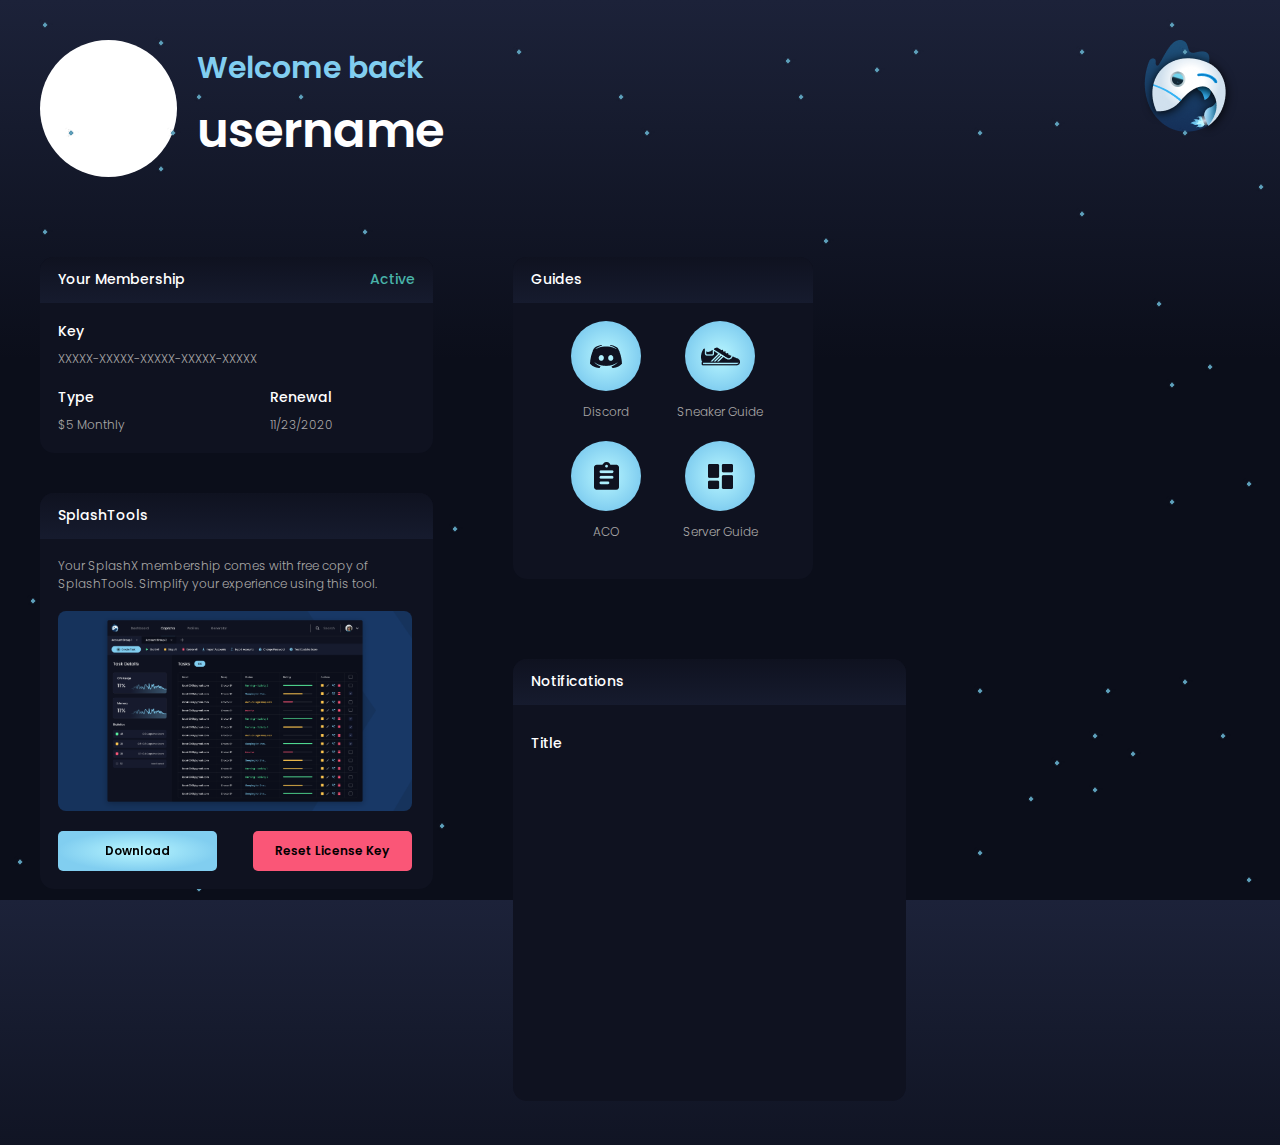
==== dashboard.html @ e1464937 "linux" ====
<!DOCTYPE html>

<html lang = "en">
    <head>
        <meta charset="UTF-8">
        <link rel=icon href="resources/main-logo.png">
        <link rel="stylesheet" type="text/css" href="style/dashboard.css">
        <title>SplashX - Dashboard</title>
        <link href="https://fonts.googleapis.com/css?family=Poppins&display=swap" rel="stylesheet"/>
    </head>

    <body>
        <div class="star_flicker-3" style="top:40%;left:94%;"></div>
        <div class="star" style="top:82%;left:44%;"></div>
        <div class="star_flicker-4" style="top:96%;left:40%;"></div>
        <div class="star" style="top:91%;left:34%;"></div>
        <div class="star_flicker-3" style="top:87%;left:23%;"></div>
        <div class="star_flicker-1" style="top:14%;left:13%;"></div>
        <div class="star" style="top:68%;left:20%;"></div>
        <div class="star_flicker-2" style="top:90%;left:10%;"></div>
        <div class="star" style="top:14%;left:5%;"></div>
        <div class="star_flicker-3" style="top:88%;left:80%;"></div>
        <div class="star_flicker-5" style="top:33%;left:90%;"></div>
        <div class="star" style="top:94%;left:76%;"></div>
        <div class="star_flicker-2" style="top:96%;left:64%;"></div>
        <div class="star" style="top:90%;left:53%;"></div>
        <div class="star_flicker-3" style="top:81%;left:60%;"></div>
        <div class="star" style="top:84%;left:82%;"></div>
        <div class="star_flicker-5" style="top:76%;left:86%;"></div>
        <div class="star" style="top:81%;left:95%;"></div>
        <div class="star_flicker-2" style="top:75%;left:92%;"></div>
        <div class="star" style="top:6%;left:31%;"></div>
        <div class="star_flicker-3" style="top:10%;left:15%;"></div>
        <div class="star" style="top:25%;left:3%;"></div>
        <div class="star_flicker-4" style="top:25%;left:28%;"></div>
        <div class="star" style="top:87%;left:85%;"></div>
        <div class="star_flicker-2" style="top:38%;left:12%;"></div>
        <div class="star_flicker-6" style="top:79%;left:12%;"></div>
        <div class="star" style="top:23%;left:84%;"></div>
        <div class="star_flicker-1" style="top:56%;left:5%;"></div>
        <div class="star" style="top:14%;left:92%;"></div>
        <div class="star_flicker-5" style="top:13%;left:82%;"></div>
        <div class="star_flicker-2" style="top:10%;left:62%;"></div>
        <div class="star" style="top:5%;left:71%;"></div>
        <div class="star_flicker-5" style="top:7%;left:68%;"></div>
        <div class="star" style="top:39%;left:5%;"></div>
        <div class="star_flicker-3" style="top:10%;left:48%;"></div>
        <div class="star" style="top:5%;left:40%;"></div>
        <div class="star_flicker-4" style="top:55%;left:91%;"></div>
        <div class="star" style="top:42%;left:91%;"></div>
        <div class="star" style="top:87%;left:42%;"></div>
        <div class="star_flicker-1" style="top:90%;left:54%;"></div>
        <div class="star" style="top:82%;left:44%;"></div>
        <div class="star_flicker-6" style="top:10%;left:23%;"></div>
        <div class="star_flicker-1" style="top:14%;left:50%;"></div>
        <div class="star" style="top:58%;left:35%;"></div>
        <div class="star_flicker-2" style="top:80%;left:19%;"></div>
        <div class="star" style="top:34%;left:15%;"></div>
        <div class="star_flicker-5" style="top:83%;left:88%;"></div>
        <div class="star_flicker-6" style="top:53%;left:97%;"></div>
        <div class="star_flicker-1" style="top:14%;left:76%;"></div>
        <div class="star" style="top:26%;left:64%;"></div>
        <div class="star_flicker-3" style="top:30%;left:53%;"></div>
        <div class="star" style="top:81%;left:50%;"></div>
        <div class="star_flicker-4" style="top:84%;left:62%;"></div>
        <div class="star_flicker-6" style="top:76%;left:76%;"></div>
        <div class="star_flicker-2" style="top:81%;left:85%;"></div>
        <div class="star_flicker-5" style="top:5%;left:92%;"></div>
        <div class="star" style="top:6%;left:61%;"></div>
        <div class="star_flicker-3" style="top:98%;left:15%;"></div>
        <div class="star_flicker-6" style="top:2%;left:3%;"></div>
        <div class="star" style="top:2%;left:91%;"></div>
        <div class="star_flicker-4" style="top:97%;left:97%;"></div>
        <div class="star_flicker-1" style="top:18%;left:12%;"></div>
        <div class="star" style="top:4%;left:12%;"></div>
        <div class="star_flicker-4" style="top:5%;left:84%;"></div>
        <div class="star_flicker-2" style="top:66%;left:2%;"></div>
        <div class="star_flicker-5" style="top:71%;left:4%;"></div>
        <div class="star" style="top:81%;left:5%;"></div>
        <div class="star_flicker-3" style="top:89%;left:8%;"></div>
        <div class="star" style="top:95%;left:1%;"></div>
        <div class="star_flicker-4" style="top:20%;left:98%;"></div>


        <div id="header_area">
            <div id="header_profile-picture"></div>
            <div id="header_user-info">
                <h4>Welcome back</h4>
                <h3>username</h3>
            </div>
            <div id="header_logo"></div>
        </div>
        
        <div id="body_area">
            <div style="width:473px;float:left;">
                <div class="panel" style="margin-bottom:0;">
                    <div class="panel_top">
                        <h5 style="margin-left:18px;display:inline;">Your Membership</h5>
                        <span id="membership_panel-state">Active</span>
                    </div>
                    <div class="panel_main">
                        <div id="membership_panel-key_section">
                            <h5>Key</h5>
                            <p id="membership_panel-key" style="margin-top:8px;margin-bottom:0px;">XXXXX-XXXXX-XXXXX-XXXXX-XXXXX</p>
                        </div>
        
                        <div id="membership_panel-type_section">
                            <h5>Type</h5>
                            <p id="membership_panel-type" style="margin-top:8px;margin-bottom:0px;">$5 Monthly</p>
                        </div>
        
                        <div id="membership_panel-renewal_section">
                            <h5>Renewal</h5>
                            <p id="membership_panel-renewal" style="margin-top:8px;margin-bottom:0px;">11/23/2020</p>
                        </div>
                    </div>
    
                </div>

                <div class="panel">
                    <div class="panel_top">
                        <h5 style="margin-left:18px;display:inline;">SplashTools</h5>
                    </div>
                    <div class="panel_main">
                        <p style="margin:0;">Your SplashX membership comes with free copy of SplashTools. Simplify your experience using this tool.</p>
                        
                        <br>

                        <div class="splashtools-img"></div>
    
                        <div class="button-rectangular_blue" style="width:45%;height:40px;float:left;">
                            <span class="button-rectangular_blue-text">Download</span>
                        </div>
    
                        <div class="button-rectangular_red" style="width:45%;height:40px;float:right;">
                            <span class="button-rectangular_red-text">Reset License Key</span>
                        </div>
                    
                    </div>
                </div>
            </div>


            <div style="width:380px;float:left;">
                <div class="panel" style="width:300px;">
                    <div class="panel_top">
                        <h5 style="margin-left:18px;display:inline;">Guides</h5>
                    </div>
                    <div class="panel_main-flex">
                        <div class="button-circular_blue-frame">
                            <div class="button-circular_blue">
                                <div class="discord_icon"></div>
                            </div>
                            <p style="text-align: center;">Discord</p>
                        </div>
    
                        <div class="button-circular_blue-frame">
                            <div class="button-circular_blue">
                                <div class="sneaker_icon"></div>
                            </div>
                            <p style="text-align: center;">Sneaker Guide</p>
                        </div>
    
                        <div class="button-circular_blue-frame">
                            <div class="button-circular_blue">
                                <div class="aco_icon"></div>
                            </div>
                            <p style="text-align: center;">ACO</p>
                        </div>
    
                        <div class="button-circular_blue-frame">
                            <div class="button-circular_blue">
                                <div class="server_guide_icon"></div>
                            </div>
                            <p style="text-align: center;">Server Guide</p>
                        </div>
                    </div>
    
                </div>
            </div>

            <div style="width:473px;float:left;">
                <div class="panel">
                    <div class="panel_top">
                        <h5 style="margin-left:18px;display:inline;">Notifications</h5>
                    </div>
                    <div class="panel_main" style="height:360px;">
                        <div class="notification">
                            <div class="notification_header">
                                <span class="notification_header-title">Title</span>
                                <div class="notification_header-new_frame"></div>
                            </div>
                        </div>
                    </div>
                </div>
            </div>






        </div>


        <!--
        <div id="footer">
            <div class="main-logo_small"></div>
            <div class="text-logo_small"></div>
            <div class="footer_text">
                <span class="footer_p">SplashX. All rights reserved.</span>
            </div>

            <div class="footer_link">
                <a href="https://twitter.com/splash_xcg?s=21">Twitter</a>
            </div>

            <div class="footer_link">
            </div>
            
        </div>
        -->




    </body>    
</html>
---- style/dashboard.css ----
body {
    background: linear-gradient(180deg, #1C2239 0%, #0B0E1A 40%);
}
body, html {
    margin:0;
    height:100%;
    width:100%;
}

a {
    font-family: Poppins;
    font-style: normal;
    font-weight: 500;
    font-size: 18px;
    line-height: 27px;
    text-decoration: none;

    color: #999999;
}
a:hover {
    color: #FFFFFF;
}

p {
    font-family: Poppins;
    font-style: normal;
    font-weight: 300;
    font-size: 12px;
    line-height: 18px;

    color: #a9a7a7;

    user-select: none;
    -moz-user-select: none;
    -webkit-user-select: none;

}


h7 {
    font-family: Poppins;
    font-style: normal;
    font-weight: 600;
    font-size: 18px;
    line-height: 27px;

    color:#81CEF0;
}

h6 {
    font-family: Poppins;
    font-style: normal;
    font-weight: 600;
    font-size: 20px;
    line-height: 27px;
    /* identical to box height */


    color: #FFFFFF;
}

h5 {
    margin: 0px 0px;

    font-family: Poppins;
    font-style: normal;
    font-weight: 500;
    font-size: 14px;
    line-height: 21px;


    color: #FFFFFF;

    user-select: none;
    -moz-user-select: none;
    -webkit-user-select: none;
}

h4 {
    margin: 5px 0px;

    font-family: Poppins;
    font-style: normal;
    font-weight: 600;
    font-size: 30px;
    line-height: 45px;

    color:#81CEF0;

    user-select: none;
    -moz-user-select: none;
    -webkit-user-select: none;

}

h3 {

    margin: 5px 0px;

    font-family: Poppins;
    font-style: normal;
    font-weight: 600;
    font-size: 48px;
    line-height: 72px;
    color: #FFFFFF;

    user-select: none;
    -moz-user-select: none;
    -webkit-user-select: none;
}



.star {
    position:absolute;
    width:15px;
    height:15px;

    background: url("../resources/stars.png") center;
}

.star_flicker-6 {
    position:absolute;
    width:15px;
    height:15px;

    background: url("../resources/stars.png") center;
    animation: flicker 8s ease alternate infinite;
}
@keyframes flicker {
    0% {
        opacity: 1;
    }
    100% {
        opacity: 0;
    }
}

.star_flicker-5 {
    position:absolute;
    width:15px;
    height:15px;

    background: url("../resources/stars.png") center;
    animation: flicker 6s ease alternate infinite;
}
@keyframes flicker {
    0% {
        opacity: 1;
    }
    100% {
        opacity: 0;
    }
}

.star_flicker-4 {
    position:absolute;
    width:15px;
    height:15px;

    background: url("../resources/stars.png") center;
    animation: flicker 4s ease alternate infinite;
}
@keyframes flicker {
    0% {
        opacity: 1;
    }
    100% {
        opacity: 0;
    }
}

.star_flicker-3 {
    position:absolute;
    width:15px;
    height:15px;

    background: url("../resources/stars.png") center;
    animation: flicker 3s ease alternate infinite;
}
@keyframes flicker {
    0% {
        opacity: 1;
    }
    100% {
        opacity: 0;
    }
}

.star_flicker-2 {
    position:absolute;
    width:15px;
    height:15px;

    background: url("../resources/stars.png") center;
    animation: flicker 2.5s ease alternate infinite;
}
@keyframes flicker {
    0% {
        opacity: 1;
    }
    100% {
        opacity: 0;
    }
}

.star_flicker-1 {
    position:absolute;
    width:15px;
    height:15px;

    background: url("../resources/stars.png") center;
    animation: flicker 1.5s ease alternate infinite;
}
@keyframes flicker {
    0% {
        opacity: 1;
    }
    100% {
        opacity: 0;
    }
}




input {
    background: transparent;
    border:none;
    outline:none;

    font-family: Poppins;
    font-style: normal;
    font-weight: 300;
    font-size: 12px;
    line-height: 18px;

    color: #a9a7a7;
}
input::-webkit-outer-spin-button,

input::-webkit-inner-spin-button {
    -webkit-appearance: none;
    margin: 0;

}
input[type=number] {
    -moz-appearance: textfield;

}





#header_area {
    height:137px;
    padding:40px;

}


#header_profile-picture {
    width:137px;
    height:137px;
    background: #FFFFFF;

    z-index: 1000;

    border-radius: 50%;
    float:left;
}
#header_user-info {
    margin-left:20px;

    width:400px;
    height:137px;
    float:left;
}
#header_logo {
    width: 102px;
    height: 102px;


    background: url("../resources/main-logo.png");

    float:right;
}





#body_area {
    width:100%;
    display:inline-block;
}


.panel {

    margin:40px;

    width:393px;

    background: #0F1220;
    backdrop-filter: blur(30px);

    border-radius: 14px;


    display:inline-block;

}
.panel_top {
    width:100%;
    padding-top:12px;

    height: 34px;

    background: linear-gradient(180deg, #0F1220 0%, #161B2E 100%);
    backdrop-filter: blur(30px);
    border-radius: 14px 14px 0px 0px;
}
.panel_main {

    margin:18px 18px 18px 18px;
    width:90%;

    display:inline-block;
}
.panel_main-flex {

    margin:18px 18px 18px 18px;
    width:88%;

    display:flex;
	flex-wrap:wrap;
	justify-content: center;
	align-items: center;
}




#membership_panel-state {
    margin: 0px 0px;

    font-family: Poppins;
    font-style: normal;
    font-weight: 500;
    font-size: 14px;
    line-height: 21px;


    color: #49B3A8;


    float:right;
    
    margin-right:18px;

    user-select: none;
    -moz-user-select: none;
    -webkit-user-select: none;
}
#membership_panel-key_section {
    width:100%;
    height:48px;

}
#membership_panel-type_section {
    margin-top:18px;
    width:60%;
    height:48px;
    float:left;
}
#membership_panel-renewal_section {
    margin-top:18px;
    width:40%;
    height:48px;
    float:right;
}





.button-circular_blue-frame {
    width:114px;
    height:120px;

    float:left;
}


.button-circular_blue {
    background: radial-gradient(50% 50% at 50% 50%, #B8F6FF 0%, #81CEF0 100%);

    width: 70px;
    height: 70px;

    border-radius:50%;

    margin: 0px auto;

    display:flex;
    align-items: center;

    cursor: pointer;
}
.discord_icon {
    background-image:url("../resources/discord-icon.png");

    width: 32px;
    height: 23px;

    margin:auto auto;

}
.sneaker_icon {
    background-image:url("../resources/sneaker-icon.png");

    width: 39px;
    height: 39px;

    margin:auto auto;

    
}
.aco_icon {
    background-image:url("../resources/aco-icon.png");

    width: 25px;
    height: 28px;

    margin:auto auto;

}
.server_guide_icon {
    background-image:url("../resources/server_guide-icon.png");

    width: 25px;
    height: 25px;

    margin:auto auto;
}



.button-rectangular_blue {
    background: radial-gradient(50% 50% at 50% 50%, #B8F6FF 0%, #81CEF0 100%);
    backdrop-filter: blur(30px);

    border-radius: 5px;

    display:flex;
    align-items: center;

    cursor: pointer;

    float:left;
}
.button-rectangular_blue-text {
    margin-left:auto;
    margin-right:auto;

    font-family: Poppins;
    font-style: normal;
    font-weight: 600;
    font-size: 12px;
    line-height: 18px;

    text-align: center;

    user-select: none;
    -moz-user-select: none;
    -webkit-user-select: none;
    
    color: #000000;
}


.button-rectangular_red {
    background: #FA5677;
    backdrop-filter: blur(30px);

    border-radius: 5px;

    display:flex;
    align-items: center;

    cursor: pointer;

    float: right;
}
.button-rectangular_red-text {
    margin-left:auto;
    margin-right:auto;

    font-family: Poppins;
    font-style: normal;
    font-weight: 600;
    font-size: 12px;
    line-height: 18px;
    
    text-align: center;

    user-select: none;
    -moz-user-select: none;
    -webkit-user-select: none;
    
    color: #000000;
}

.splashtools-img {
    background-image: url('../resources/splashtools-area.png');
    background-repeat: no-repeat;

    background-position: center;
    background-size: cover;

    width:100%;
    height:200px;

    border-radius: 8px;

    margin-bottom:20px;
}



.notification {
    width:100%;
    display:inline-block;
}
.notification_header {
    width:100%;
    height:40px;
}
.notification_header-title {

    margin-top:10px;

    font-family: Poppins;
    font-style: normal;
    font-weight: 500;
    font-size: 14px;
    line-height: 21px;


    color: #FFFFFF;

    user-select: none;
    -moz-user-select: none;
    -webkit-user-select: none;
    float:left;
}
.notification_header-new_frame {
    width:60px;
    height:40px;


    border: 2px solid #59F3A0;

    color:#59F3A0;
    border: 30px;

    display:flex;
    align-items: center;
    float:left;
}
.notification_header-new_text {

}



#footer {


    
    position:fixed;
    bottom:0;

    width:100%;
    height:100px;
}

.footer_text {
    margin-top:36px;
    margin-left:40px;
    float:left;
}
.footer_link {
    margin-top:34px;
    margin-right:40px;
    float:right;
}
.footer_p {
    font-family: Poppins;
    font-style: normal;
    font-weight: 300;
    font-size: 18px;
    line-height: 27px;
    

    color: rgba(255, 255, 255, 0.65);

    user-select: none;
    -moz-user-select: none;
    -webkit-user-select: none;

    margin:10px;

    margin-top:15px;
}


.text-logo_small {
    width: 92px;
    height: 31px;
    background: url("../resources/text-logo_small.png");

    margin-left:40px;
    margin-top:30px;


    float:left;
}
.main-logo_small {
    width: 63.17px;
    height: 63px;
    background: url("../resources/main-logo_small.png");

    margin-left:40px;
    margin-top:16px;


    float:left;
}
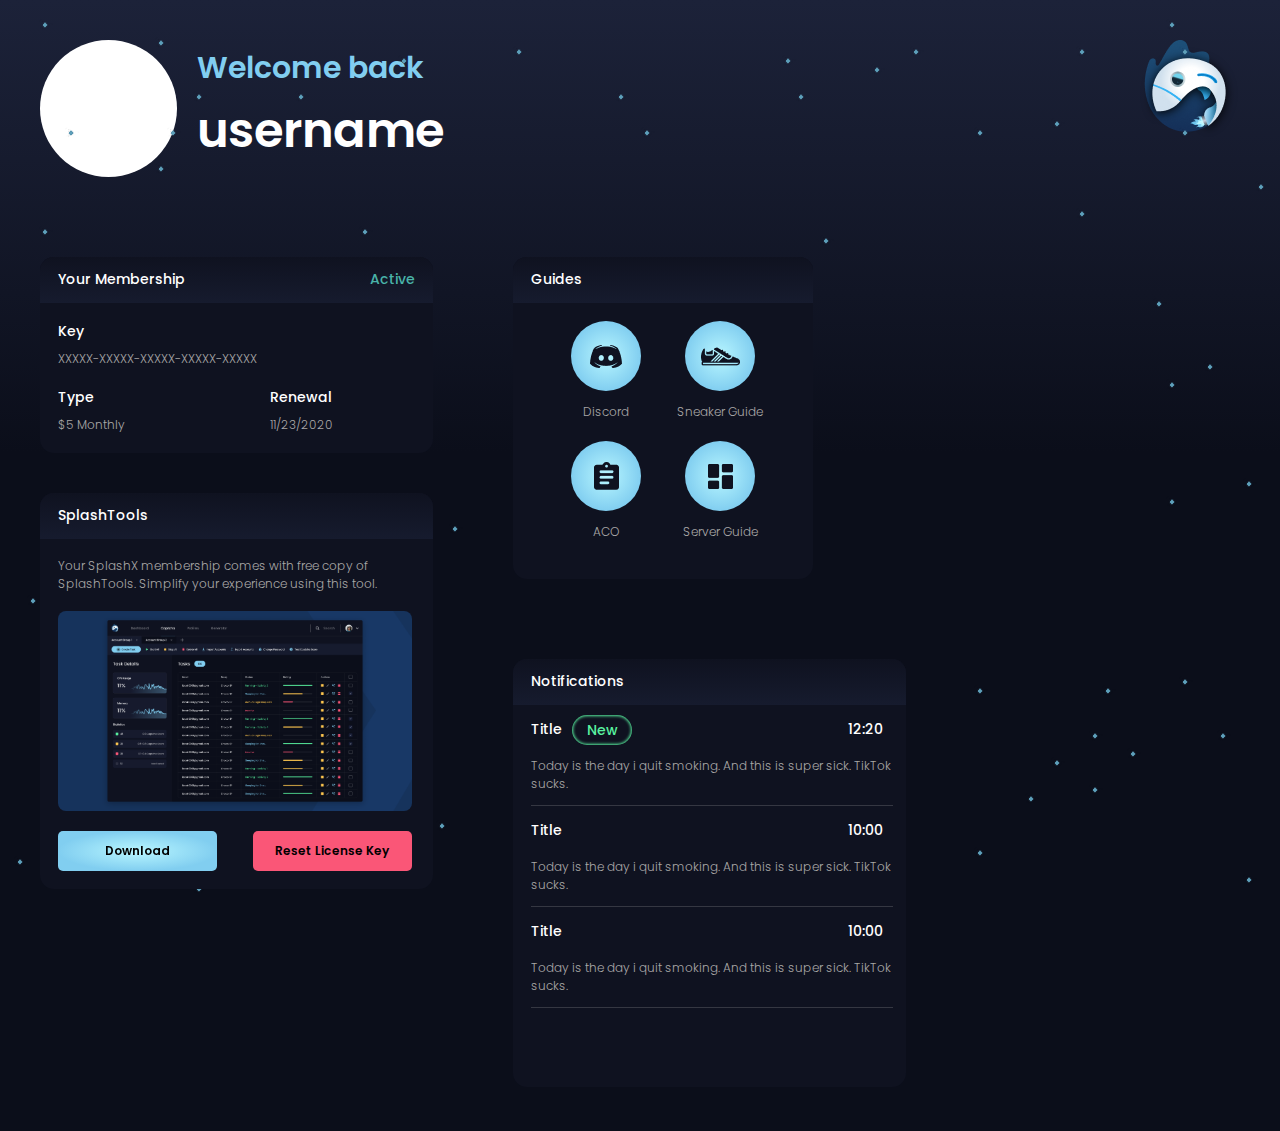
==== commit 814ed56d: "dashboard ready" ====
--- a/dashboard.html
+++ b/dashboard.html
@@ -180,17 +180,47 @@
             </div>
 
             <div style="width:473px;float:left;">
-                <div class="panel">
+                <div class="panel"> 
                     <div class="panel_top">
                         <h5 style="margin-left:18px;display:inline;">Notifications</h5>
                     </div>
-                    <div class="panel_main" style="height:360px;">
+                    <div class="panel_main" style="height:360px;width:92%;margin-top:0px;margin-right:2px;overflow-y:scroll;">
                         <div class="notification">
                             <div class="notification_header">
                                 <span class="notification_header-title">Title</span>
-                                <div class="notification_header-new_frame"></div>
-                            </div>
-                        </div>
+                                <div class="notification_header-new_frame">
+                                    <div class="notification_header-new_text">New</div>
+                                </div>
+                                <span class="notification_header-datetime">12:20</span>
+                            </div>
+                            <div class="notification_body">
+                                <p>Today is the day i quit smoking. And this is super sick. TikTok sucks.</p>
+                                <div class="notification_divider"></div>
+                            </div>
+                        </div>
+
+                        <div class="notification">
+                            <div class="notification_header">
+                                <span class="notification_header-title">Title</span>
+                                <span class="notification_header-datetime">10:00</span>
+                            </div>
+                            <div class="notification_body">
+                                <p>Today is the day i quit smoking. And this is super sick. TikTok sucks.</p>
+                                <div class="notification_divider"></div>
+                            </div>
+                        </div>
+
+                        <div class="notification">
+                            <div class="notification_header">
+                                <span class="notification_header-title">Title</span>
+                                <span class="notification_header-datetime">10:00</span>
+                            </div>
+                            <div class="notification_body">
+                                <p>Today is the day i quit smoking. And this is super sick. TikTok sucks.</p>
+                                <div class="notification_divider"></div>
+                            </div>
+                        </div>
+
                     </div>
                 </div>
             </div>
--- a/style/dashboard.css
+++ b/style/dashboard.css
@@ -3,7 +3,7 @@
 }
 body, html {
     margin:0;
-    height:100%;
+    min-height:100%;
     width:100%;
 }
 
@@ -338,6 +338,18 @@
 	flex-wrap:wrap;
 	justify-content: center;
 	align-items: center;
+}
+
+.panel_main::-webkit-scrollbar {
+    width: 16px;               /* width of the entire scrollbar */
+}
+.panel_main::-webkit-scrollbar-track {
+    background:#0F1220;        /* color of the tracking area */
+}
+.panel_main::-webkit-scrollbar-thumb {
+    background-color: #161B2E;    /* color of the scroll thumb */
+    border-radius: 20px;       /* roundness of the scroll thumb */
+    border: 2px solid #0F1220;  /* creates padding around scroll thumb */
 }
 
 
@@ -533,14 +545,16 @@
 .notification {
     width:100%;
     display:inline-block;
+    margin-top:10px;
 }
 .notification_header {
     width:100%;
-    height:40px;
+    height:30px;
 }
 .notification_header-title {
 
-    margin-top:10px;
+    margin-top:4px;
+    margin-right:10px;
 
     font-family: Poppins;
     font-style: normal;
@@ -556,22 +570,69 @@
     -webkit-user-select: none;
     float:left;
 }
+.notification_header-datetime {
+
+    margin-top:4px;
+    margin-right:10px;
+
+    font-family: Poppins;
+    font-style: normal;
+    font-weight: 500;
+    font-size: 14px;
+    line-height: 21px;
+
+
+    color: #FFFFFF;
+
+    user-select: none;
+    -moz-user-select: none;
+    -webkit-user-select: none;
+    float:right;
+}
 .notification_header-new_frame {
     width:60px;
-    height:40px;
-
-
-    border: 2px solid #59F3A0;
-
+    height:30px;
+
+
+    box-shadow: 0px 0px 3px 1px #59F3A0 inset;
     color:#59F3A0;
-    border: 30px;
+    border-radius: 30px;
 
     display:flex;
     align-items: center;
     float:left;
 }
 .notification_header-new_text {
-
+    font-family: Poppins;
+    font-style: normal;
+    font-weight: 500;
+    font-size: 14px;
+    line-height: 21px;
+
+    margin-left:auto;
+    margin-right:auto;
+
+
+    color:#59F3A0;
+
+    text-align: center;
+
+    user-select: none;
+    -moz-user-select: none;
+    -webkit-user-select: none;
+}
+.notification_body {
+    width:100%;
+
+    margin-top:10px;
+}
+.notification_divider {
+    width:100%;
+    height:1px;
+
+    background-color: #a9a7a7;
+
+    opacity: 0.25;
 }
 
 
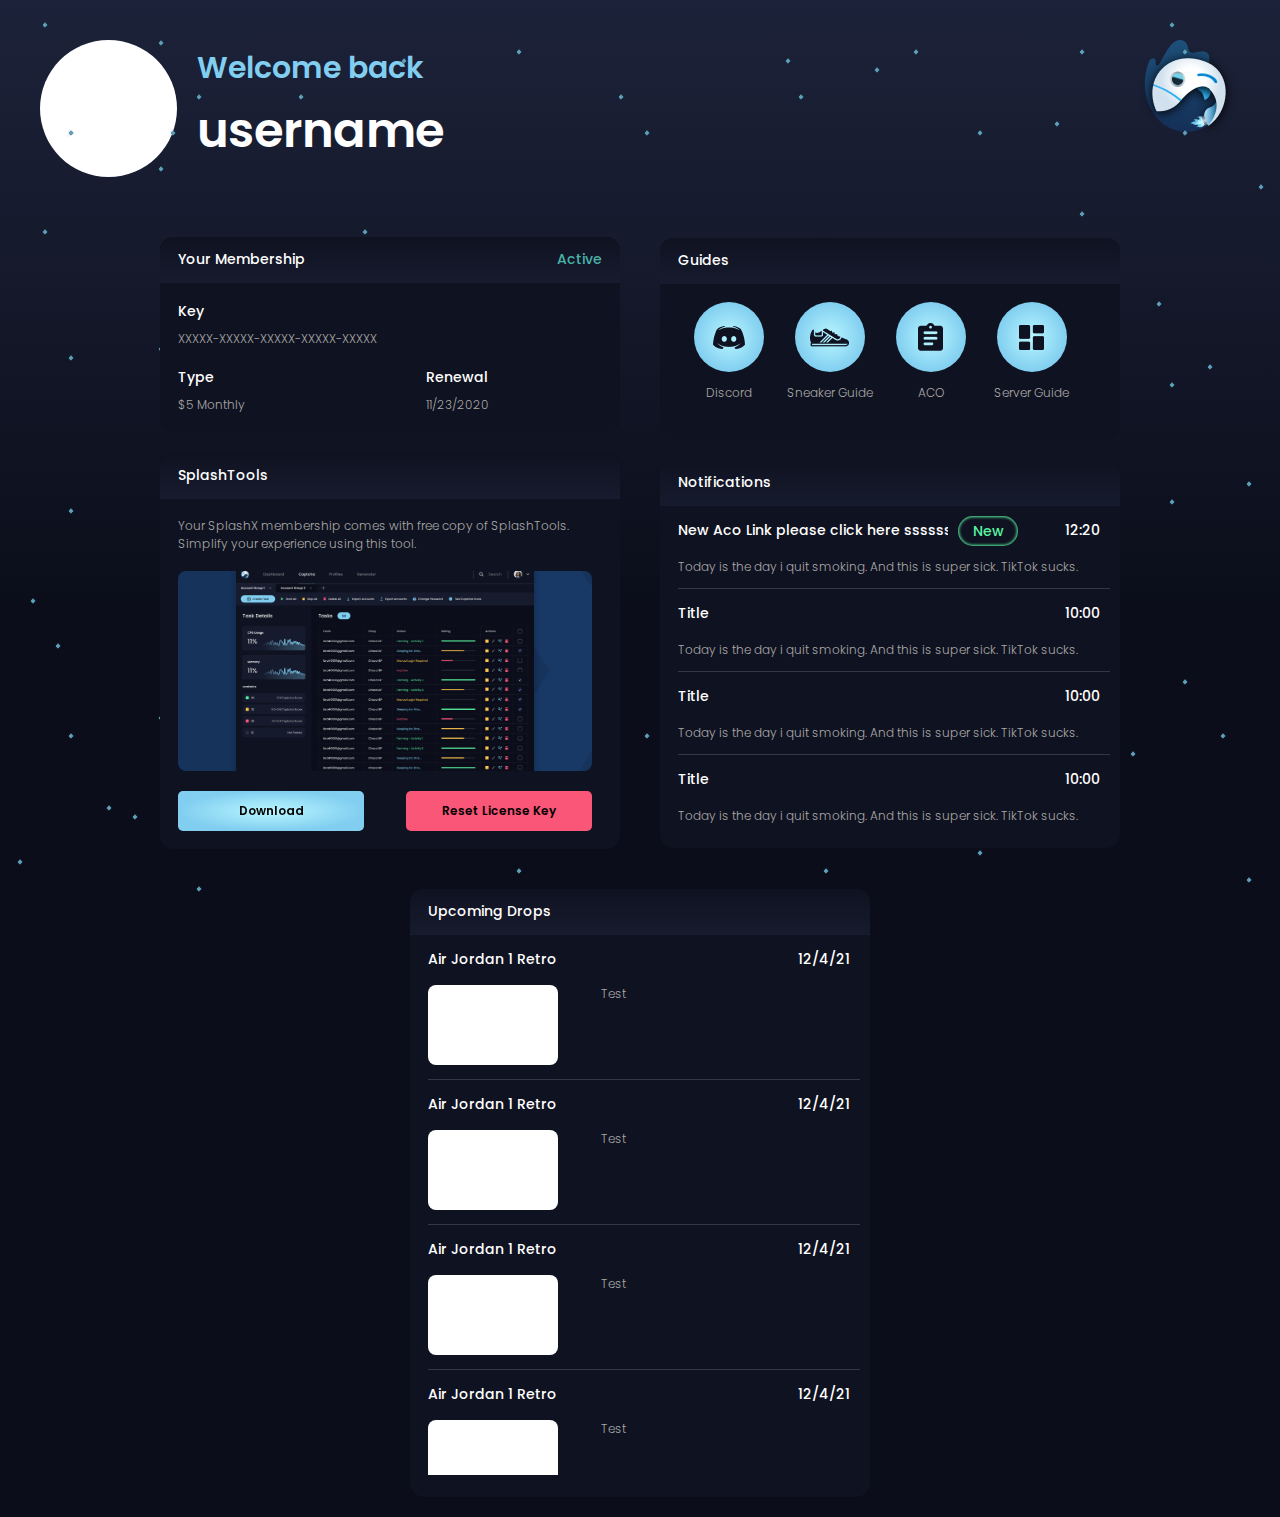
==== commit 03e9240d: "dashboard done" ====
--- a/dashboard.html
+++ b/dashboard.html
@@ -92,7 +92,7 @@
         </div>
         
         <div id="body_area">
-            <div style="width:473px;float:left;">
+            <div style="width:500px;">
                 <div class="panel" style="margin-bottom:0;">
                     <div class="panel_top">
                         <h5 style="margin-left:18px;display:inline;">Your Membership</h5>
@@ -141,8 +141,8 @@
             </div>
 
 
-            <div style="width:380px;float:left;">
-                <div class="panel" style="width:300px;">
+            <div style="width:500px;">
+                <div class="panel" style="margin-bottom:0;">
                     <div class="panel_top">
                         <h5 style="margin-left:18px;display:inline;">Guides</h5>
                     </div>
@@ -177,17 +177,15 @@
                     </div>
     
                 </div>
-            </div>
-
-            <div style="width:473px;float:left;">
+
                 <div class="panel"> 
                     <div class="panel_top">
                         <h5 style="margin-left:18px;display:inline;">Notifications</h5>
                     </div>
-                    <div class="panel_main" style="height:360px;width:92%;margin-top:0px;margin-right:2px;overflow-y:scroll;">
-                        <div class="notification">
-                            <div class="notification_header">
-                                <span class="notification_header-title">Title</span>
+                    <div class="panel_main" style="height:320px;width:94%;margin-top:0px;margin-right:2px;overflow-y:scroll;">
+                        <div class="notification">
+                            <div class="notification_header">
+                                <span class="notification_header-title">New Aco Link please click here sssssssssssssssssss</span>
                                 <div class="notification_header-new_frame">
                                     <div class="notification_header-new_text">New</div>
                                 </div>
@@ -220,8 +218,85 @@
                                 <div class="notification_divider"></div>
                             </div>
                         </div>
-
-                    </div>
+                        <div class="notification">
+                            <div class="notification_header">
+                                <span class="notification_header-title">Title</span>
+                                <span class="notification_header-datetime">10:00</span>
+                            </div>
+                            <div class="notification_body">
+                                <p>Today is the day i quit smoking. And this is super sick. TikTok sucks.</p>
+                                <div class="notification_divider"></div>
+                            </div>
+                        </div>
+                        <div class="notification">
+                            <div class="notification_header">
+                                <span class="notification_header-title">Title</span>
+                                <span class="notification_header-datetime">10:00</span>
+                            </div>
+                            <div class="notification_body">
+                                <p>Today is the day i quit smoking. And this is super sick. TikTok sucks.</p>
+                                <div class="notification_divider"></div>
+                            </div>
+                        </div>
+
+                    </div>
+                </div>
+
+
+
+            </div>
+
+            <div style="width:500px;">
+                <div class="panel">
+                    <div class="panel_top">
+                        <h5 style="margin-left:18px;display:inline;">Upcoming Drops</h5>
+                    </div>
+                    <div class="panel_main" style="height:540px;width:94%;margin-top:0px;margin-right:0px;overflow-y:scroll;">
+                        <div class="drop">
+                            <div class="drop_header">
+                                <span class="drop_header-title">Air Jordan 1 Retro</span>
+                                <span class="drop_header-datetime">12/4/21</span>
+                            </div>
+                            <div class="drop_body">
+                                <div class="drop_image" style="background-image: url('https://stockx-360.imgix.net/Air-Jordan-1-Retro-High-White-University-Blue-Black/Images/Air-Jordan-1-Retro-High-White-University-Blue-Black/Lv2/img01.jpg?auto=compress&q=90&dpr=2&updated_at=1611777406&fit=clip&fm=webp&ixlib=react-9.0.3&w=798');"></div>
+                                <span class="drop_description">Test</span>
+                            </div>
+                            <div class="drop_divider"></div>
+                        <div class="drop">
+                            <div class="drop_header">
+                                <span class="drop_header-title">Air Jordan 1 Retro</span>
+                                <span class="drop_header-datetime">12/4/21</span>
+                            </div>
+                            <div class="drop_body">
+                                <div class="drop_image" style="background-image: url('https://images.stockx.com/images/Air-Jordan-5-Retro-White-Stealth-2021.png?fit=clip&bg=FFFFFF&h=500&auto=compress&q=90&dpr=2&trim=color&updated_at=1605648756&fm=webp&ixlib=react-9.0.3&w=798')"></div>
+                                <span class="drop_description">Test</span>
+                            </div>
+                            <div class="drop_divider"></div>
+                        </div>
+                        <div class="drop">
+                            <div class="drop_header">
+                                <span class="drop_header-title">Air Jordan 1 Retro</span>
+                                <span class="drop_header-datetime">12/4/21</span>
+                            </div>
+                            <div class="drop_body">
+                                <div class="drop_image"></div>
+                                <span class="drop_description">Test</span>
+                            </div>
+                            <div class="drop_divider"></div>
+                        </div>
+                        <div class="drop">
+                            <div class="drop_header">
+                                <span class="drop_header-title">Air Jordan 1 Retro</span>
+                                <span class="drop_header-datetime">12/4/21</span>
+                            </div>
+                            <div class="drop_body">
+                                <div class="drop_image"></div>
+                                <span class="drop_description">Test</span>
+                            </div>
+                            <div class="drop_divider"></div>
+                        </div>
+                    </div>
+    
                 </div>
             </div>
 
--- a/style/dashboard.css
+++ b/style/dashboard.css
@@ -293,15 +293,18 @@
 
 #body_area {
     width:100%;
-    display:inline-block;
+	display:flex;
+	flex-wrap:wrap;
+	justify-content: center;
+	align-items: center;
 }
 
 
 .panel {
 
-    margin:40px;
-
-    width:393px;
+    margin:20px;
+
+    width:460px;
 
     background: #0F1220;
     backdrop-filter: blur(30px);
@@ -399,7 +402,7 @@
 
 
 .button-circular_blue-frame {
-    width:114px;
+    width:101px;
     height:120px;
 
     float:left;
@@ -552,9 +555,13 @@
     height:30px;
 }
 .notification_header-title {
-
     margin-top:4px;
     margin-right:10px;
+
+    max-width:270px;
+
+    white-space: nowrap;
+    overflow: hidden;
 
     font-family: Poppins;
     font-style: normal;
@@ -623,10 +630,104 @@
 }
 .notification_body {
     width:100%;
-
     margin-top:10px;
 }
 .notification_divider {
+    width:100%;
+    height:1px;
+
+    background-color: #a9a7a7;
+
+    opacity: 0.25;
+}
+
+.drop {
+    width:100%;
+    display:inline-block;
+    margin-top:10px;
+}
+.drop_header {
+    width:100%;
+    height:30px;
+}
+.drop_header-title {
+    margin-top:4px;
+    margin-right:10px;
+
+    max-width:270px;
+
+    white-space: nowrap;
+    overflow: hidden;
+
+    font-family: Poppins;
+    font-style: normal;
+    font-weight: 500;
+    font-size: 14px;
+    line-height: 21px;
+
+
+    color: #FFFFFF;
+
+    user-select: none;
+    -moz-user-select: none;
+    -webkit-user-select: none;
+    float:left;
+}
+.drop_header-datetime {
+
+    margin-top:4px;
+    margin-right:10px;
+
+    font-family: Poppins;
+    font-style: normal;
+    font-weight: 500;
+    font-size: 14px;
+    line-height: 21px;
+
+
+    color: #FFFFFF;
+
+    user-select: none;
+    -moz-user-select: none;
+    -webkit-user-select: none;
+    float:right;
+}
+.drop_body {
+    width:100%;
+    display:inline-block;
+    margin-top:10px;
+}
+.drop_description {
+    font-family: Poppins;
+    font-style: normal;
+    font-weight: 300;
+    font-size: 12px;
+    line-height: 18px;
+
+    color: #a9a7a7;
+
+    user-select: none;
+    -moz-user-select: none;
+    -webkit-user-select: none;
+
+    width:60%;
+    float:right;
+
+}
+.drop_image {
+    width:30%;
+    height:80px;
+    float:left;
+    background-color:white;
+    background-position: center;
+    background-repeat: no-repeat;
+    background-size:contain;
+    border-radius: 8px;
+}
+
+.drop_divider {
+    margin-top:10px;
+
     width:100%;
     height:1px;
 
